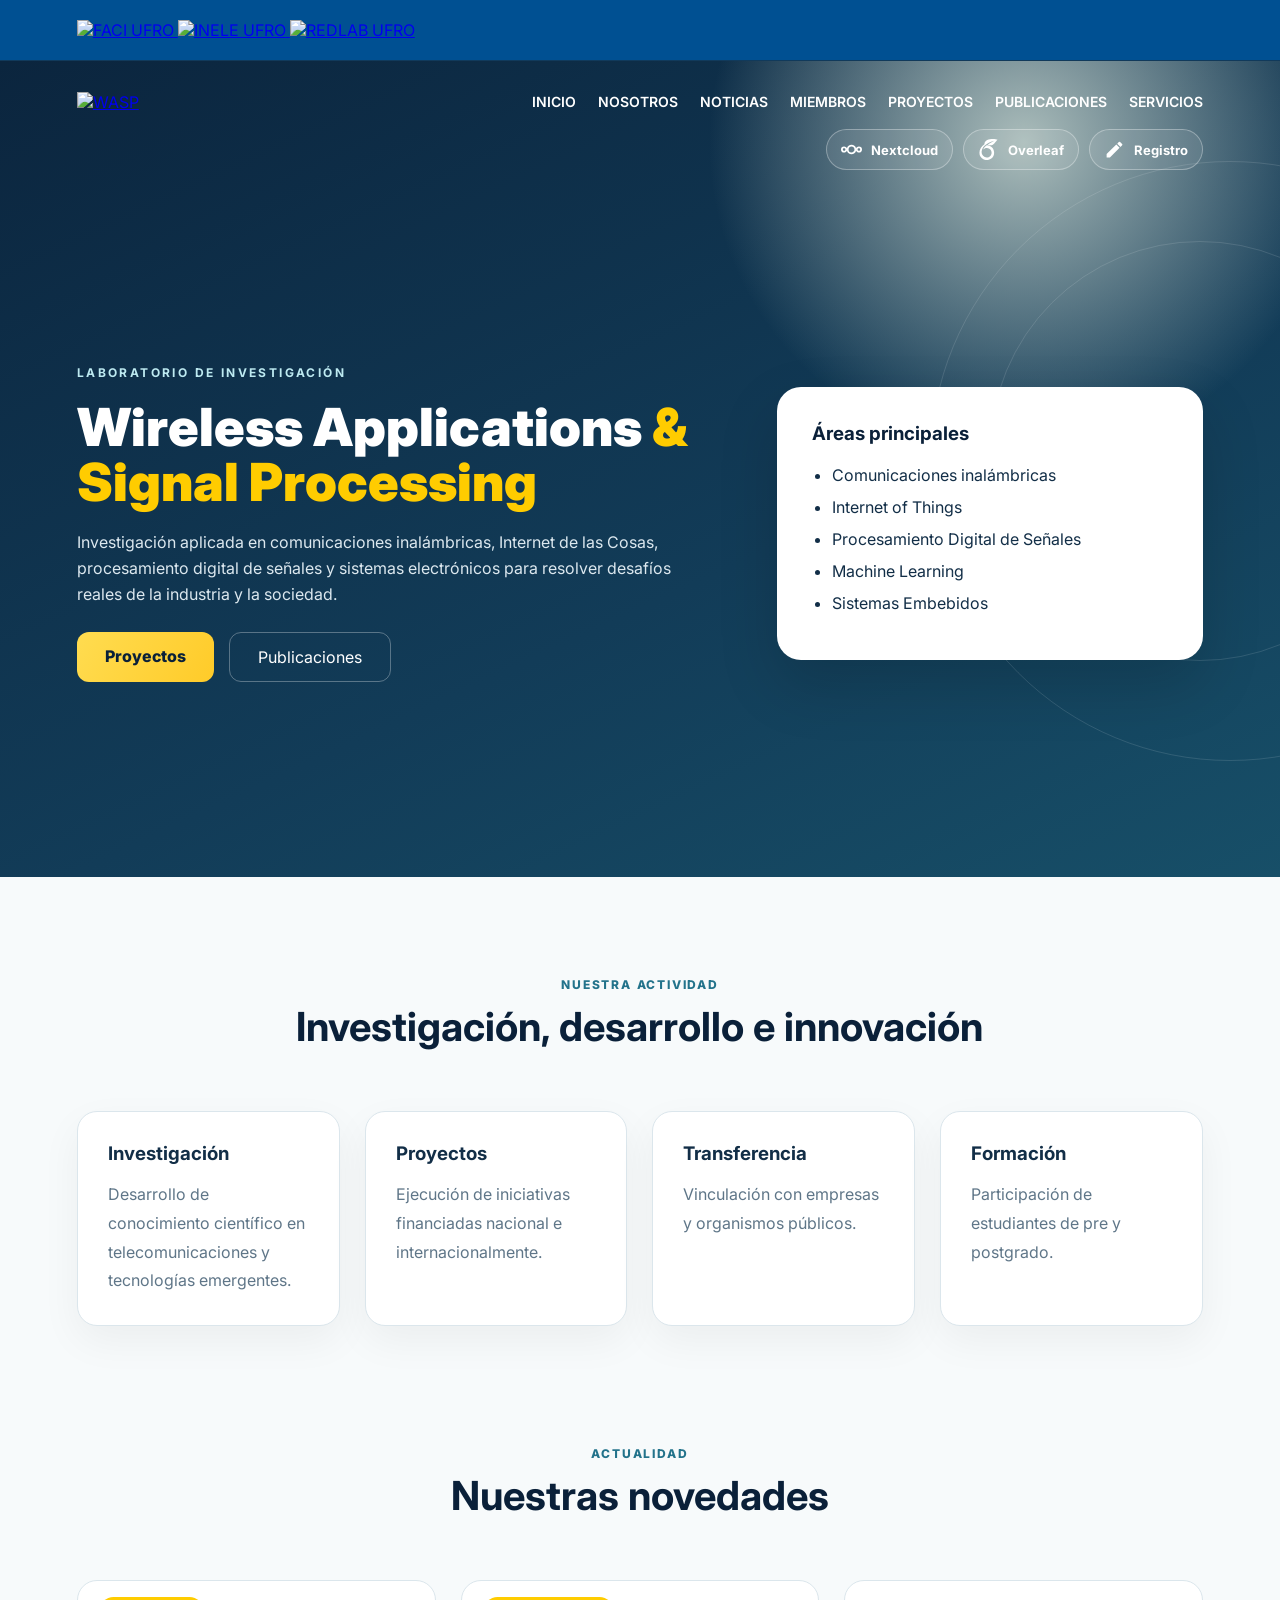
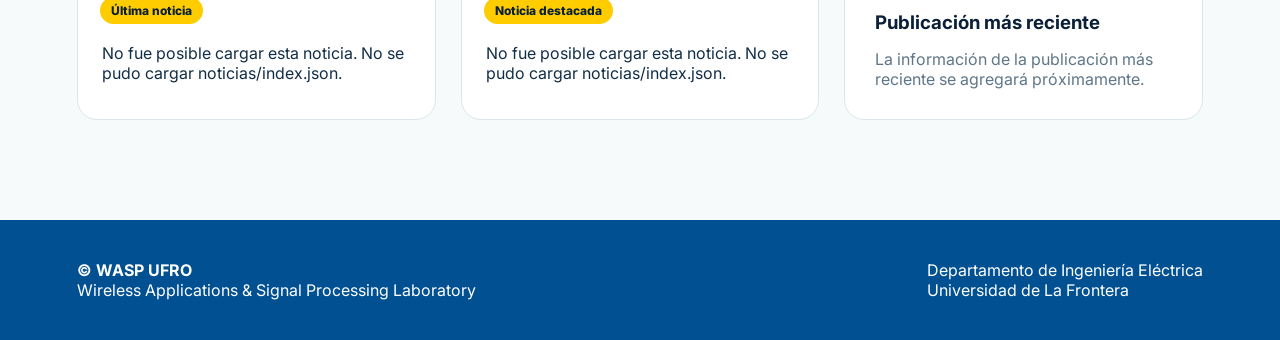
==== index.html @ 363954ba "Add files via upload" ====
<!DOCTYPE html>
<html lang="es-CL">
<head>
    <meta charset="UTF-8">
    <meta name="viewport" content="width=device-width, initial-scale=1.0">

    <title>Inicio | WASP</title>

    <link rel="shortcut icon" type="image/png" href="img/wasp_logo.png">
    <link rel="stylesheet" href="style.css">

    <link rel="preconnect" href="https://fonts.googleapis.com">
    <link rel="preconnect" href="https://fonts.gstatic.com" crossorigin>

    <link href="https://fonts.googleapis.com/css2?family=Inter:wght@300;400;500;600;700;800;900&display=swap" rel="stylesheet">

    <link rel="stylesheet"
          href="https://cdnjs.cloudflare.com/ajax/libs/font-awesome/4.7.0/css/font-awesome.min.css">
</head>

<body>

<header class="topbar">
    <a href="https://fica.ufro.cl">
        <img src="img/Logo-FACI-UFRO.webp" alt="FACI UFRO">
    </a>
    <a href="https://inele.ufro.cl">
        <img src="img/inele.svg" alt="INELE UFRO">
    </a>
    <a href="https://https://redlab.ufro.cl/">
        <img src="img/redlab_logo_white.png" alt="REDLAB UFRO">
    </a>
</header>

<section class="hero home-hero">

    <div class="hero-bg-circle"></div>
    <div class="hero-bg-circle second"></div>

    <nav>

        <a href="inicio.html">
            <img src="img/wasp_logoHorizontal.png" alt="WASP">
        </a>

        <div class="nav-links" id="navLinks">

            <i class="fa fa-times" onclick="hideMenu()"></i>

            <ul>
                <li><a href="inicio.html">INICIO</a></li>
                <li><a href="">NOSOTROS</a></li>
                <li><a href="noticias.html">NOTICIAS</a></li>
                <li><a href="miembros.html">MIEMBROS</a></li>
                <li><a href="">PROYECTOS</a></li>
                <li><a href="">PUBLICACIONES</a></li>
                <li><a href="">SERVICIOS</a></li>
            </ul>

            <div class="mobile-service-links" aria-label="Servicios del laboratorio">
                <a href="https://data.wasp.ufro.cl/cloud/login" target="_blank" rel="noopener noreferrer" aria-label="Acceder a Nextcloud">
                    <svg viewBox="0 0 24 24" aria-hidden="true"><path d="M12.018 6.537c-2.5 0-4.6 1.712-5.241 4.015-.56-1.232-1.793-2.105-3.225-2.105A3.569 3.569 0 0 0 0 12a3.569 3.569 0 0 0 3.552 3.553c1.432 0 2.664-.874 3.224-2.106.641 2.304 2.742 4.016 5.242 4.016 2.487 0 4.576-1.693 5.231-3.977.569 1.21 1.783 2.067 3.198 2.067A3.568 3.568 0 0 0 24 12a3.569 3.569 0 0 0-3.553-3.553c-1.416 0-2.63.858-3.199 2.067-.654-2.284-2.743-3.978-5.23-3.977zm0 2.085c1.878 0 3.378 1.5 3.378 3.378 0 1.878-1.5 3.378-3.378 3.378A3.362 3.362 0 0 1 8.641 12c0-1.878 1.5-3.378 3.377-3.378zm-8.466 1.91c.822 0 1.467.645 1.467 1.468s-.644 1.467-1.467 1.468A1.452 1.452 0 0 1 2.085 12c0-.823.644-1.467 1.467-1.467zm16.895 0c.823 0 1.468.645 1.468 1.468s-.645 1.467-1.468 1.468A1.452 1.452 0 0 1 18.98 12c0-.823.644-1.467 1.467-1.467z"/></svg>
                    <span>Nextcloud</span>
                </a>
                <a href="https://wasp.ufro.cl/overleaf" target="_blank" rel="noopener noreferrer" aria-label="Acceder a Overleaf">
                    <svg viewBox="0 0 24 24" aria-hidden="true"><path d="M22.3515.7484C19.1109-.5101 7.365-.982 7.3452 6.0266c-3.4272 2.194-5.6967 5.768-5.6967 9.598a8.373 8.373 0 0 0 13.1225 6.898 8.373 8.373 0 0 0-1.7668-14.7194c-.6062-.2339-1.9234-.6481-2.9753-.559-1.5007.9544-3.3308 2.9155-4.1949 4.8693 2.5894-3.082 7.5046-2.425 9.1937 1.2287 1.6892 3.6538-.9944 7.8237-5.0198 7.7998a5.4995 5.4995 0 0 1-4.1949-1.9328c-1.485-1.7483-1.8678-3.6444-1.5615-5.4975 1.057-6.4947 8.759-10.1894 14.486-11.6094-1.8677.989-5.2373 2.6134-7.5948 4.3837C18.015 9.1382 19.1308 3.345 22.3515.7484z"/></svg>
                    <span>Overleaf</span>
                </a>
                <a href="https://data.wasp.ufro.cl/registro/" target="_blank" rel="noopener noreferrer" aria-label="Acceder a Registro">
                    <svg viewBox="0 0 24 24" aria-hidden="true"><path d="M3 17.25V21h3.75L17.81 9.94l-3.75-3.75L3 17.25zm17.71-10.04a1 1 0 0 0 0-1.41l-2.34-2.34a1 1 0 0 0-1.41 0l-1.83 1.83 3.75 3.75 1.83-1.83z"/></svg>
                    <span>Registro</span>
                </a>
            </div>

        </div>

        <i class="fa fa-bars" onclick="showMenu()"></i>

    </nav>

    <div class="service-shortcuts" aria-label="Servicios del laboratorio">
        <a class="service-shortcut" href="https://data.wasp.ufro.cl/cloud/login" target="_blank" rel="noopener noreferrer">
            <svg viewBox="0 0 24 24" aria-hidden="true"><path d="M12.018 6.537c-2.5 0-4.6 1.712-5.241 4.015-.56-1.232-1.793-2.105-3.225-2.105A3.569 3.569 0 0 0 0 12a3.569 3.569 0 0 0 3.552 3.553c1.432 0 2.664-.874 3.224-2.106.641 2.304 2.742 4.016 5.242 4.016 2.487 0 4.576-1.693 5.231-3.977.569 1.21 1.783 2.067 3.198 2.067A3.568 3.568 0 0 0 24 12a3.569 3.569 0 0 0-3.553-3.553c-1.416 0-2.63.858-3.199 2.067-.654-2.284-2.743-3.978-5.23-3.977zm0 2.085c1.878 0 3.378 1.5 3.378 3.378 0 1.878-1.5 3.378-3.378 3.378A3.362 3.362 0 0 1 8.641 12c0-1.878 1.5-3.378 3.377-3.378zm-8.466 1.91c.822 0 1.467.645 1.467 1.468s-.644 1.467-1.467 1.468A1.452 1.452 0 0 1 2.085 12c0-.823.644-1.467 1.467-1.467zm16.895 0c.823 0 1.468.645 1.468 1.468s-.645 1.467-1.468 1.468A1.452 1.452 0 0 1 18.98 12c0-.823.644-1.467 1.467-1.467z"/></svg>
            <span>Nextcloud</span>
        </a>
        <a class="service-shortcut" href="https://wasp.ufro.cl/overleaf" target="_blank" rel="noopener noreferrer">
            <svg viewBox="0 0 24 24" aria-hidden="true"><path d="M22.3515.7484C19.1109-.5101 7.365-.982 7.3452 6.0266c-3.4272 2.194-5.6967 5.768-5.6967 9.598a8.373 8.373 0 0 0 13.1225 6.898 8.373 8.373 0 0 0-1.7668-14.7194c-.6062-.2339-1.9234-.6481-2.9753-.559-1.5007.9544-3.3308 2.9155-4.1949 4.8693 2.5894-3.082 7.5046-2.425 9.1937 1.2287 1.6892 3.6538-.9944 7.8237-5.0198 7.7998a5.4995 5.4995 0 0 1-4.1949-1.9328c-1.485-1.7483-1.8678-3.6444-1.5615-5.4975 1.057-6.4947 8.759-10.1894 14.486-11.6094-1.8677.989-5.2373 2.6134-7.5948 4.3837C18.015 9.1382 19.1308 3.345 22.3515.7484z"/></svg>
            <span>Overleaf</span>
        </a>
        <a class="service-shortcut" href="https://data.wasp.ufro.cl/registro/" target="_blank" rel="noopener noreferrer">
            <svg viewBox="0 0 24 24" aria-hidden="true"><path d="M3 17.25V21h3.75L17.81 9.94l-3.75-3.75L3 17.25zm17.71-10.04a1 1 0 0 0 0-1.41l-2.34-2.34a1 1 0 0 0-1.41 0l-1.83 1.83 3.75 3.75 1.83-1.83z"/></svg>
            <span>Registro</span>
        </a>
    </div>

    <div class="hero-content">

        <div class="hero-left">

            <p class="eyebrow">
                LABORATORIO DE INVESTIGACIÓN
            </p>

            <h1>
                Wireless Applications
                <span>& Signal Processing</span>
            </h1>

            <p class="hero-description">
                Investigación aplicada en comunicaciones inalámbricas,
                Internet de las Cosas, procesamiento digital de señales y sistemas electrónicos para
                resolver desafíos reales de la industria y la sociedad.
            </p>

            <div class="hero-buttons">
                <a href="" class="btn-primary">Proyectos</a>
                <a href="" class="btn-secondary">Publicaciones</a>
            </div>

        </div>

        <div class="hero-right">

            <div class="hero-card">

                <h3>Áreas principales</h3>

                <ul>
                    <li>Comunicaciones inalámbricas</li>
                    <li>Internet of Things</li>
                    <li>Procesamiento Digital de Señales</li>
                    <li>Machine Learning</li>
                    <li>Sistemas Embebidos</li>
                </ul>

            </div>

        </div>

    </div>

</section>


<section class="features">

    <div class="section-title">
        <p>NUESTRA ACTIVIDAD</p>
        <h2>Investigación, desarrollo e innovación</h2>
    </div>

    <div class="cards">

        <div class="card">
            <h3>Investigación</h3>
            <p>
                Desarrollo de conocimiento científico en telecomunicaciones
                y tecnologías emergentes.
            </p>
        </div>

        <div class="card">
            <h3>Proyectos</h3>
            <p>
                Ejecución de iniciativas financiadas nacional e
                internacionalmente.
            </p>
        </div>

        <div class="card">
            <h3>Transferencia</h3>
            <p>
                Vinculación con empresas y organismos públicos.
            </p>
        </div>

        <div class="card">
            <h3>Formación</h3>
            <p>
                Participación de estudiantes de pre y postgrado.
            </p>
        </div>

    </div>

</section>


<section class="news">

    <div class="section-title">
        <p>ACTUALIDAD</p>
        <h2>Nuestras novedades</h2>
    </div>

    <div class="news-grid">

        <article class="news-card news-card--dynamic" id="latestNewsCard">
            <div class="news-card-visual" id="latestNewsVisual">
                <span class="news-badge">Última noticia</span>
            </div>
            <div class="news-card-content" id="latestNewsContent">
                <p class="news-card-status">Cargando noticias...</p>
            </div>
        </article>

        <article class="news-card news-card--dynamic" id="featuredNewsCard">
            <div class="news-card-visual" id="featuredNewsVisual">
                <span class="news-badge">Noticia destacada</span>
            </div>
            <div class="news-card-content" id="featuredNewsContent">
                <p class="news-card-status">Cargando noticias...</p>
            </div>
        </article>

        <article class="news-card news-card--publication">
            <h3>Publicación más reciente</h3>
            <p>La información de la publicación más reciente se agregará próximamente.</p>
        </article>

    </div>

</section>


<footer class="footer">

    <div>
        <strong>© WASP UFRO</strong><br>
        Wireless Applications & Signal Processing Laboratory
    </div>

    <div>
        Departamento de Ingeniería Eléctrica<br>
        Universidad de La Frontera
    </div>

</footer>


<script>

    var navLinks = document.getElementById("navLinks");

    function showMenu(){
        navLinks.style.right = "0";
    }

    function hideMenu(){
        navLinks.style.right = "-280px";
    }

</script>

<script>
    const homeNewsStatus = "No fue posible cargar esta noticia.";

    function parseHomeNews(markdown, filename) {
        const lines = markdown.split(/\r?\n/);
        if (lines[0] !== "---") {
            throw new Error(filename + " no tiene encabezado YAML.");
        }

        const endOfMetadata = lines.indexOf("---", 1);
        if (endOfMetadata === -1) {
            throw new Error(filename + " tiene un encabezado incompleto.");
        }

        const metadata = {};
        for (const line of lines.slice(1, endOfMetadata)) {
            const match = line.match(/^([a-z]+):\s*(.*)$/i);
            if (match) {
                metadata[match[1]] = match[2].replace(/^["']|["']$/g, "").trim();
            }
        }

        const parsedDate = new Date(metadata.fecha + "T12:00:00Z");
        if (!metadata.titulo ||
            !/^\d{4}-\d{2}-\d{2}$/.test(metadata.fecha || "") ||
            Number.isNaN(parsedDate.getTime()) ||
            parsedDate.toISOString().slice(0, 10) !== metadata.fecha) {
            throw new Error(filename + " debe incluir titulo y fecha válida (AAAA-MM-DD).");
        }

        return {
            filename: filename,
            title: metadata.titulo,
            date: metadata.fecha,
            image: metadata.imagen || "",
            featured: /^true$/i.test(metadata.destacada || "")
        };
    }

    function getHomeNewsImageUrl(imagePath) {
        const normalizedPath = imagePath.replace(/\\/g, "/");
        if (!normalizedPath ||
            normalizedPath.startsWith("/") ||
            /^[a-z][a-z\d+.-]*:/i.test(normalizedPath) ||
            normalizedPath.split("/").includes("..") ||
            /[?#]/.test(normalizedPath) ||
            !/\.(png|jpe?g|webp|gif|svg)$/i.test(normalizedPath)) {
            return "";
        }
        return "noticias/" + normalizedPath.split("/").map(encodeURIComponent).join("/");
    }

    function renderHomeNews(item, visualId, contentId, label) {
        const visual = document.getElementById(visualId);
        const content = document.getElementById(contentId);
        visual.replaceChildren();
        visual.classList.remove("has-image");

        if (item.image) {
            const imageUrl = getHomeNewsImageUrl(item.image);
            if (imageUrl) {
                visual.classList.add("has-image");
                const imageLink = document.createElement("a");
                imageLink.className = "news-card-image-link";
                imageLink.href = "noticias.html?noticia=" + encodeURIComponent(item.filename);

                const image = document.createElement("img");
                image.className = "news-card-image";
                image.src = imageUrl;
                image.alt = item.title;
                image.loading = "lazy";
                image.addEventListener("error", function () {
                    imageLink.remove();
                }, { once: true });
                imageLink.append(image);
                visual.append(imageLink);
            }
        }

        const badge = document.createElement("span");
        badge.className = "news-badge";
        badge.textContent = label;
        visual.append(badge);

        content.replaceChildren();
        const heading = document.createElement("h3");
        const titleLink = document.createElement("a");
        titleLink.href = "noticias.html?noticia=" + encodeURIComponent(item.filename);
        titleLink.textContent = item.title;
        heading.append(titleLink);

        const date = document.createElement("time");
        date.className = "news-card-date";
        date.dateTime = item.date;
        date.textContent = new Intl.DateTimeFormat("es-CL", {
            day: "numeric",
            month: "long",
            year: "numeric",
            timeZone: "UTC"
        }).format(new Date(item.date + "T12:00:00Z"));

        content.append(heading, date);
    }

    async function loadHomeNews() {
        try {
            const indexResponse = await fetch("noticias/index.json");
            if (!indexResponse.ok) {
                throw new Error("No se pudo cargar noticias/index.json.");
            }
            const filenames = await indexResponse.json();
            if (!Array.isArray(filenames) || filenames.some(function (filename) {
                return typeof filename !== "string" || !/^[\w-]+\.md$/.test(filename);
            })) {
                throw new Error("El índice de noticias no tiene un formato válido.");
            }

            const items = await Promise.all(filenames.map(async function (filename) {
                const response = await fetch("noticias/" + encodeURIComponent(filename));
                if (!response.ok) {
                    throw new Error("No se pudo cargar " + filename + ".");
                }
                return parseHomeNews(await response.text(), filename);
            }));
            items.sort(function (a, b) {
                return b.date.localeCompare(a.date) || b.filename.localeCompare(a.filename);
            });

            if (items.length === 0) {
                throw new Error("Todavía no hay noticias publicadas.");
            }

            const latest = items[0];
            renderHomeNews(latest, "latestNewsVisual", "latestNewsContent", "Última noticia");

            const latestOtherFeatured = items.find(function (item) {
                return item.featured && item.filename !== latest.filename;
            });
            const featuredContent = document.getElementById("featuredNewsContent");
            if (latestOtherFeatured) {
                renderHomeNews(
                    latestOtherFeatured,
                    "featuredNewsVisual",
                    "featuredNewsContent",
                    "Noticia destacada"
                );
            } else {
                featuredContent.replaceChildren();
                const message = document.createElement("p");
                message.className = "news-card-status";
                message.textContent = "Aún no hay otra noticia destacada.";
                featuredContent.append(message);
            }
        } catch (error) {
            document.getElementById("latestNewsContent").textContent =
                homeNewsStatus + " " + error.message;
            document.getElementById("featuredNewsContent").textContent =
                homeNewsStatus + " " + error.message;
        }
    }

    loadHomeNews();
</script>

</body>
</html>
---- style.css ----
:root{

    --night:#0a2039;
    --navy:#113a5b;
    --ink:#122e47;
    --ufro: #005092;

    --muted:#5f7688;

    --gold:#ffcc00;
    --gold-dark:#edb900;

    --surface:#f7fafb;
    --white:#ffffff;

    --line:#dbe6ec;

    --radius:24px;

}

*{
    margin:0;
    padding:0;
    box-sizing:border-box;
    font-family:'Inter',sans-serif;
}

body{
    background:var(--surface);
    color:var(--ink);
}

.topbar{

    background:var(--ufro);

    padding:20px 6%;

    border-bottom:1px solid var(--navy);
}

.topbar img{
    width:180px;
}

.hero{

    min-height:100vh;

    position:relative;

    overflow:hidden;

    background:
    radial-gradient(circle at 80% 10%, #abbdbb 0%, transparent 25%),
    linear-gradient(
        155deg,
        #0b253e,
        #123c58 60%,
        #174f68
    );
}

.home-hero{
    min-height:calc(100vh - 84px);
    min-height:calc(100dvh - 84px);
    display:flex;
    flex-direction:column;
}

.hero-bg-circle{

    position:absolute;

    width:600px;
    height:600px;

    border-radius:50%;

    border:1px solid rgba(255,255,255,.12);

    right:-250px;
    top:100px;
}

.hero-bg-circle.second{

    width:420px;
    height:420px;

    right:-130px;
    top:180px;
}

nav{

    padding:30px 6%;

    display:flex;

    justify-content:space-between;

    align-items:center;
}

nav img{
    width:220px;
}

.nav-links{
    flex:1;
    text-align:right;
}

.nav-links ul li{

    display:inline-block;

    list-style:none;

    margin-left:18px;
}

.nav-links ul li a{

    color:white;

    text-decoration:none;

    font-weight:600;

    font-size:14px;
}

.nav-links ul li::after{

    content:'';

    display:block;

    width:0;

    height:2px;

    background:var(--gold);

    transition:.3s;
}

.nav-links ul li:hover::after{
    width:100%;
}

.service-shortcuts{
    position:relative;
    z-index:1;
    display:flex;
    justify-content:flex-end;
    gap:10px;
    width:88%;
    margin:-14px auto 0;
}

.service-shortcut{
    display:inline-flex;
    align-items:center;
    gap:9px;
    padding:9px 14px;
    border:1px solid rgba(255,255,255,.32);
    border-radius:999px;
    background:rgba(255,255,255,.08);
    color:white;
    font-size:13px;
    font-weight:700;
    text-decoration:none;
    transition:background .2s ease, transform .2s ease;
}

.service-shortcut:hover{
    transform:translateY(-2px);
    background:rgba(255,255,255,.16);
}

.service-shortcut svg{
    width:21px;
    height:21px;
    fill:currentColor;
}

.mobile-service-links{
    display:none;
}

.hero-content{

    width:88%;

    margin:auto;

    display:grid;

    grid-template-columns:1.2fr .8fr;

    gap:60px;

    align-items:center;

    padding-top:80px;
}

.home-hero > nav{
    flex:none;
}

.home-hero > .service-shortcuts{
    flex:none;
}

.home-hero .hero-content{
    flex:1;
    align-content:center;
    margin:0 auto;
    padding:clamp(24px, 5vh, 48px) 0;
}

.eyebrow{

    color:#bdeaf1;

    font-size:12px;

    letter-spacing:.20em;

    margin-bottom:20px;

    font-weight:700;
}

.hero-left h1{

    color:white;

    font-size:clamp(3rem,6vw,5rem);

    line-height:1.05;

    font-weight:900;

    margin-bottom:25px;
}

.hero-left h1 span{
    color:var(--gold);
}

.home-hero .hero-left h1{
    font-size:clamp(2.5rem, 4.1vw, 3.7rem);
    margin-bottom:18px;
}

.hero-description{

    color:#dce8ef;

    font-size:1.1rem;

    max-width:700px;

    line-height:1.8;
}

.home-hero .hero-description{
    font-size:clamp(1rem, 1.15vw, 1.05rem);
    line-height:1.65;
}

.home-hero .hero-buttons{
    margin-top:24px;
}

.hero-buttons{

    display:flex;

    gap:15px;

    margin-top:35px;
}

.btn-primary{

    background:linear-gradient(
        120deg,
        #ffdc50,
        #ffcb29
    );

    color:var(--night);

    text-decoration:none;

    padding:14px 28px;

    border-radius:12px;

    font-weight:800;
}

.btn-secondary{

    border:1px solid rgba(255,255,255,.3);

    color:white;

    text-decoration:none;

    padding:14px 28px;

    border-radius:12px;
}

.hero-card{

    background:white;

    border-radius:24px;

    padding:35px;

    box-shadow:0 25px 60px rgba(0,0,0,.15);
}

.hero-card h3{

    margin-bottom:20px;

    color:var(--night);
}

.hero-card ul{
    padding-left:20px;
}

.hero-card li{
    margin-bottom:12px;
}

.features,
.news{

    width:88%;

    margin:auto;

    padding:100px 0;
}

.features{
    padding-bottom:60px;
}

.news{
    padding-top:60px;
}

.section-title{

    text-align:center;

    margin-bottom:60px;
}

.section-title p{

    color:#23738b;

    letter-spacing:.15em;

    font-size:12px;

    font-weight:800;
}

.section-title h2{

    margin-top:10px;

    font-size:40px;

    color:var(--night);
}

.cards{

    display:grid;

    grid-template-columns:repeat(4,1fr);

    gap:25px;
}

.card{

    background:white;

    border-radius:20px;

    padding:30px;

    border:1px solid var(--line);

    box-shadow:0 15px 40px rgba(0,0,0,.05);
}

.card h3{
    margin-bottom:15px;
}

.card p{

    color:var(--muted);

    line-height:1.8;
}

.news-grid{

    display:grid;

    grid-template-columns:repeat(3,1fr);

    gap:25px;
}

.news-card{

    background:white;

    border-radius:20px;

    border:1px solid var(--line);

    padding:30px;
}

.news-card h3{

    margin-bottom:15px;

    color:var(--night);
}

.news-card p{
    color:var(--muted);
}

.news-card--dynamic{
    padding:0;
    overflow:hidden;
}

.news-card-visual{
    position:relative;
    min-height:46px;
    padding:16px 22px 0;
}

.news-card-image-link{
    display:block;
    margin:-16px -22px 0;
}

.news-card-image{
    display:block;
    width:100%;
    height:190px;
    object-fit:cover;
}

.news-badge{
    position:relative;
    z-index:1;
    display:inline-block;
    padding:6px 11px;
    border-radius:999px;
    background:var(--gold);
    color:var(--night);
    font-size:.75rem;
    font-weight:800;
}

.news-card-visual.has-image .news-badge{
    position:absolute;
    top:14px;
    left:14px;
}

.news-card-content{
    padding:16px 24px 24px;
}

.news-card--dynamic h3{
    margin:0 0 12px;
    color:var(--night);
    font-size:1.15rem;
    line-height:1.4;
    overflow-wrap:anywhere;
}

.news-card--dynamic h3 a{
    color:inherit;
    text-decoration:none;
}

.news-card--dynamic h3 a:hover{
    color:var(--ufro);
    text-decoration:underline;
}

.news-card-date,
.news-card-status{
    color:var(--muted);
    font-size:.9rem;
    line-height:1.6;
}

.news-card--publication{
    align-self:stretch;
}

.footer{

    background:var(--ufro);

    color:white;

    padding:40px 6%;

    display:flex;

    justify-content:space-between;

    gap:40px;
}

nav .fa{
    display:none;
}

@media(max-width:900px){

    .hero-content{

        grid-template-columns:1fr;

        text-align:center;
    }

    .cards,
    .news-grid{
        grid-template-columns:1fr;
    }

    .footer{

        flex-direction:column;
    }

    .nav-links{

        position:fixed;

        top:0;

        right:-280px;

        width:280px;

        height:100vh;

        background:var(--gold);

        text-align:left;

        z-index:1000;

        transition:.5s;
        overflow-y:auto;
    }

    .nav-links ul{
        padding:40px;
    }

    .nav-links ul li{
        display:block;
        margin-bottom:20px;
    }

    .nav-links ul li a{
        color:black;
    }

    .service-shortcuts{
        display:none;
    }

    .nav-links .mobile-service-links{
        display:flex;
        flex-direction:column;
        gap:10px;
        padding:0 40px 32px;
    }

    .mobile-service-links a{
        display:flex;
        align-items:center;
        gap:12px;
        padding:10px 12px;
        border:1px solid rgba(10,32,57,.16);
        border-radius:10px;
        color:#0a2039;
        font-size:14px;
        font-weight:700;
        text-decoration:none;
    }

    .mobile-service-links svg{
        width:22px;
        height:22px;
        flex:none;
        fill:currentColor;
    }

    nav .fa{

        display:block;

        color:white;

        font-size:24px;

        cursor:pointer;
    }

    .nav-links .fa{

        color:black;

        margin:20px;
    }

}

/* =========================
   DIRECTORIO
========================= */
.page-title h1{
    color:white;

    font-size:3rem;

    font-weight:900;

    margin-top:12px;
}

.directory-header{

    width:88%;
    margin:auto;

    padding:80px 0 20px;
}

.directory-header span{

    display:block;

    margin-top:20px;

    color:var(--muted);

    font-size:1.1rem;
}

.directory-section{

    width:88%;

    margin:auto;

    padding-bottom:60px;
}

.group-title{

    font-size:28px;

    color:var(--night);

    margin-bottom:25px;

    padding-left:15px;

    border-left:5px solid var(--gold);
}

.directory-list{

    display:flex;

    flex-direction:column;

    gap:20px;
}

.member-card{

    background:white;

    border-radius:20px;

    padding:30px;

    border:1px solid var(--line);

    box-shadow:0 12px 30px rgba(0,0,0,.05);

    transition:.25s;
}

.member-card:hover{

    transform:translateY(-3px);

    box-shadow:0 20px 45px rgba(0,0,0,.08);
}

.member-card h4{

    font-size:1.35rem;

    color:var(--night);

    margin-bottom:8px;
}

.role{

    font-weight:700;

    color:#23738b;

    margin-bottom:18px;
}

.contact-info p{

    color:var(--muted);

    line-height:1.8;
}

.contact-info strong{

    color:var(--ink);
}
.page-title{

    width:88%;

    margin:0 auto;

    padding:25px 0 30px 0;

    text-align:left;
}
.page-title h1{

    color:white;

    font-size:2.75rem;

    font-weight:900;

    margin:0;
}
.page-title p{

    color:#dce8ef;

    font-size:1.1rem;

    max-width:700px;

    line-height:1.8;
}

.news-page{
    width:88%;
    max-width:1100px;
    min-height:40vh;
    margin:0 auto;
    padding:55px 0 75px;
}

.news-page-heading{
    display:flex;
    align-items:center;
    flex-wrap:wrap;
    gap:16px;
    margin-bottom:25px;
}

.news-page-heading h2{
    flex:1 1 100%;
    color:var(--night);
    font-size:2rem;
}

.news-search-label{
    color:var(--muted);
    font-weight:600;
}

.news-search{
    flex:1 1 260px;
    min-width:200px;
    padding:10px 14px;
    border:1px solid var(--line);
    border-radius:8px;
    background:white;
    color:var(--ink);
    font:inherit;
}

.news-filter-row{
    display:flex;
    align-items:center;
    flex-wrap:wrap;
    gap:14px;
    width:100%;
}

.news-filter-label{
    color:var(--muted);
    font-weight:600;
}

.news-filter{
    padding:10px 14px;
    border:1px solid var(--line);
    border-radius:8px;
    background:white;
    color:var(--ink);
    font:inherit;
}

.featured-filter{
    display:flex;
    align-items:center;
    gap:8px;
    color:var(--ink);
    cursor:pointer;
}

.news-pagination{
    display:flex;
    align-items:center;
    justify-content:center;
    gap:18px;
    margin-top:30px;
}

.news-pagination button{
    padding:10px 16px;
    border:1px solid var(--line);
    border-radius:8px;
    background:white;
    color:var(--ufro);
    font:inherit;
    font-weight:700;
    cursor:pointer;
}

.news-pagination button:disabled{
    color:var(--muted);
    cursor:not-allowed;
    opacity:.55;
}

.news-pagination span{
    color:var(--muted);
}

.news-status{
    color:var(--muted);
    line-height:1.7;
    margin-bottom:16px;
}

.news-list{
    display:grid;
    grid-template-columns:repeat(2,minmax(0,1fr));
    gap:22px;
}

.news-item{
    display:flex;
    flex-direction:column;
    padding:26px;
    border:1px solid var(--line);
    border-radius:18px;
    background:white;
    box-shadow:0 12px 30px rgba(0,0,0,.05);
}

.news-item--featured{
    border-color:var(--gold-dark);
    box-shadow:0 12px 30px rgba(237,185,0,.12);
}

.news-thumbnail{
    display:block;
    width:calc(100% + 52px);
    max-width:none;
    height:190px;
    margin:-26px -26px 20px;
    border-radius:18px 18px 0 0;
    object-fit:cover;
}

.news-tags{
    display:flex;
    flex-wrap:wrap;
    align-items:center;
    gap:8px;
    margin-bottom:10px;
}

.news-category{
    display:inline-block;
    color:#23738b;
    font-size:.8rem;
    font-weight:800;
    letter-spacing:.08em;
    text-transform:uppercase;
}

.news-featured-tag{
    padding:4px 9px;
    border-radius:999px;
    background:#fff3bf;
    color:#765b00;
    font-size:.75rem;
    font-weight:800;
}

.news-item h3{
    margin-bottom:10px;
    color:var(--night);
    font-size:clamp(1.05rem, 1.5vw, 1.2rem);
    line-height:1.35;
    overflow-wrap:anywhere;
}

.news-item h3 a,
.news-back{
    color:inherit;
    text-decoration:none;
}

.news-item h3 a:hover,
.news-back:hover{
    color:var(--ufro);
    text-decoration:underline;
}

.news-item time,
.article-date{
    color:var(--muted);
    font-size:.9rem;
}

.news-summary{
    margin-top:14px;
    color:var(--muted);
    line-height:1.7;
}

.news-location{
    margin: auto 0 0 auto;
    padding-top:12px;
    color:#9aa8b2;
    font-size:.78rem;
    line-height:1.4;
    text-align:right;
}

.news-article{
    padding:15px 0;
}

.news-back{
    display:inline-block;
    margin-bottom:28px;
    color:var(--ufro);
    font-weight:700;
}

.markdown-content{
    color:var(--ink);
    line-height:1.8;
}

.markdown-content.markdown-source{
    white-space:pre-wrap;
}

.markdown-content h1,
.markdown-content h2,
.markdown-content h3{
    margin:24px 0 12px;
    color:var(--night);
    line-height:1.3;
}

.markdown-content h1{
    margin-top:0;
    font-size:clamp(1.6rem, 3vw, 2rem);
    line-height:1.25;
    overflow-wrap:anywhere;
}

.markdown-content h1.news-article-title{
    margin:0 0 10px;
}

.news-article-summary{
    margin:0 0 8px;
    color:var(--muted);
    font-size:1.05rem;
    line-height:1.65;
}

.news-article-location{
    margin:0 0 14px;
    color:var(--muted);
    font-size:.9rem;
    line-height:1.4;
    overflow-wrap:anywhere;
}

.markdown-content p,
.markdown-content ul,
.markdown-content ol,
.markdown-content blockquote{
    margin:0 0 18px;
}

.markdown-content ul,
.markdown-content ol{
    padding-left:25px;
}

.markdown-content a{
    color:var(--ufro);
}

.markdown-content img{
    max-width:100%;
    height:auto;
    border-radius:12px;
}

.markdown-content img.article-image{
    display:block;
    width:100%;
    max-height:430px;
    margin:0 0 24px;
    object-fit:cover;
}

.markdown-content blockquote{
    padding-left:18px;
    border-left:4px solid var(--gold);
    color:var(--muted);
}

@media(max-width:700px){
    .news-list{
        grid-template-columns:1fr;
    }

    .news-filter-row{
        align-items:flex-start;
        flex-direction:column;
    }

    .news-page-heading h2{
        font-size:1.7rem;
    }

    .markdown-content h1{
        font-size:1.6rem;
    }
}
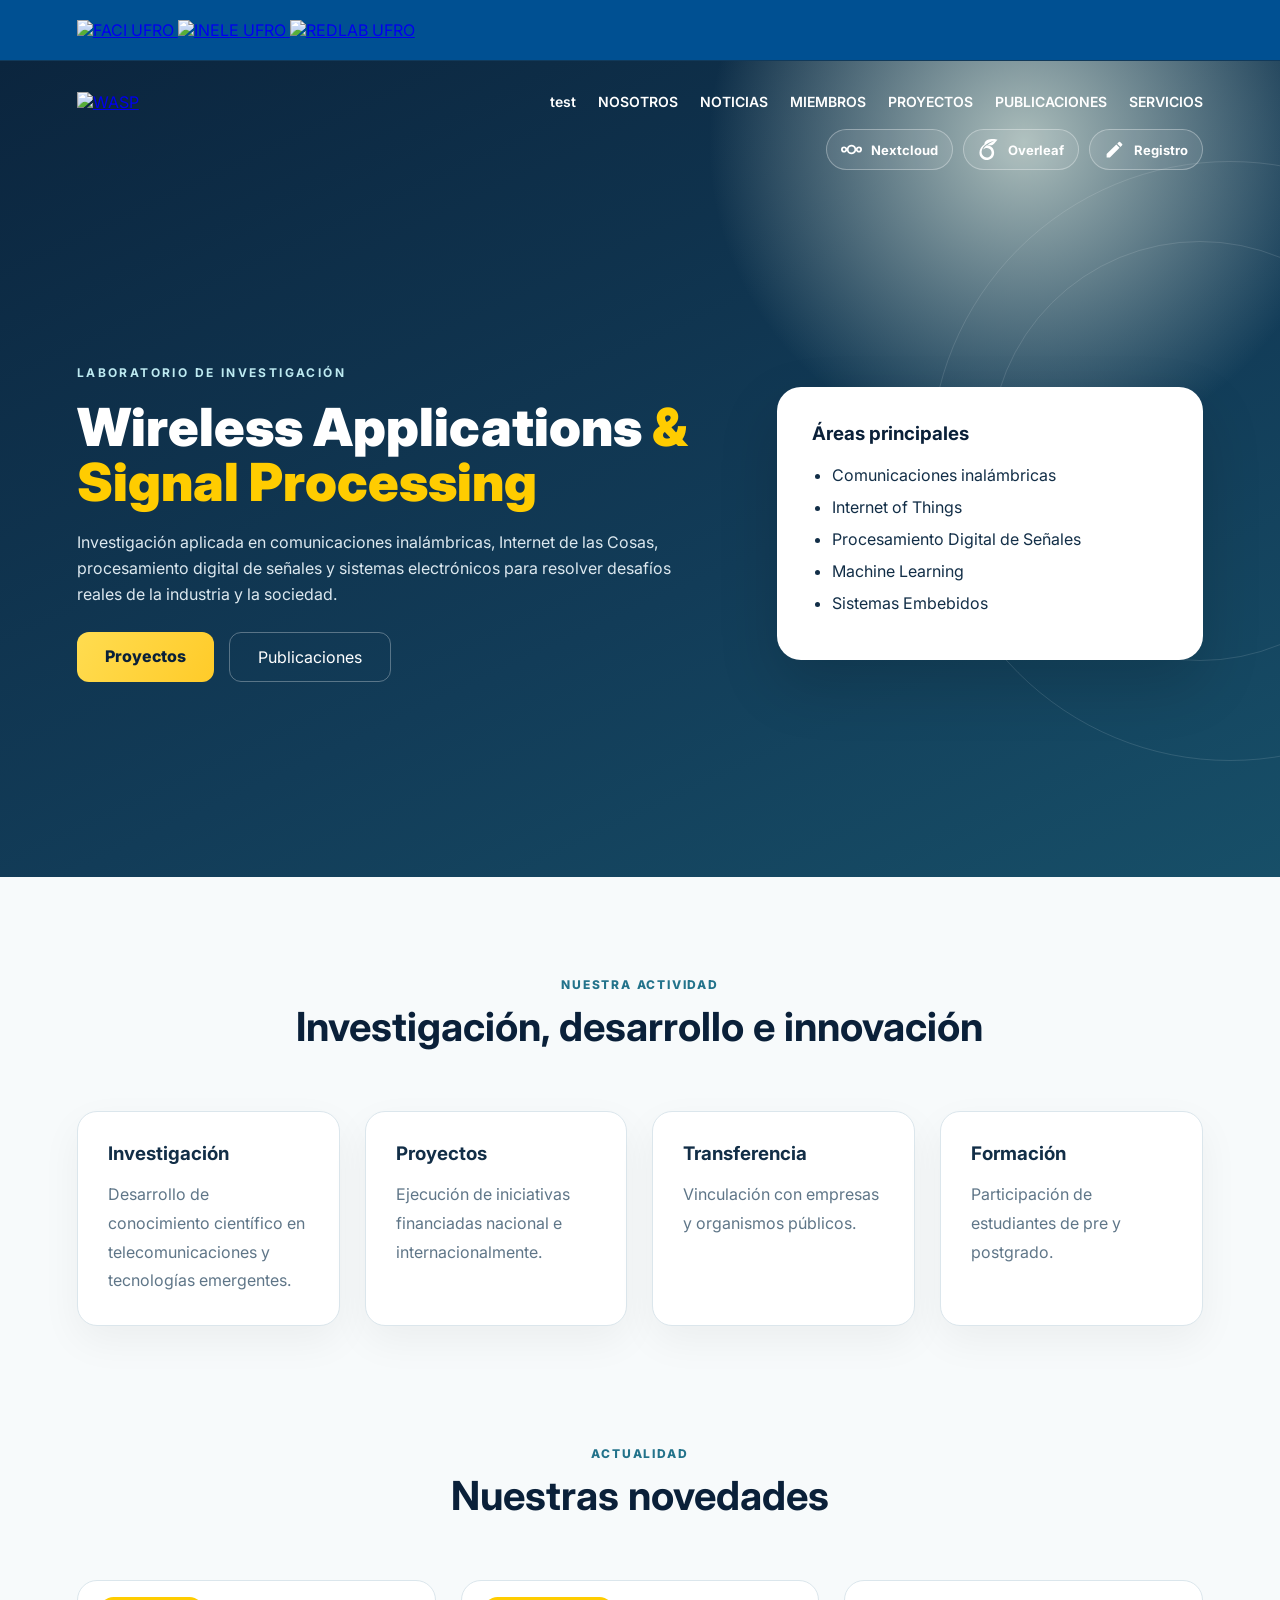
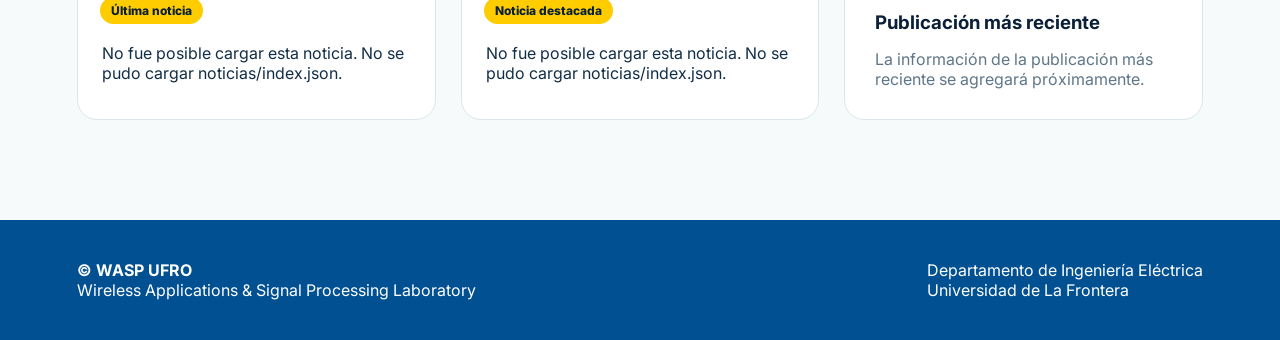
==== commit 44c67ee6: "Update index.html" ====
--- a/index.html
+++ b/index.html
@@ -48,7 +48,7 @@
             <i class="fa fa-times" onclick="hideMenu()"></i>
 
             <ul>
-                <li><a href="inicio.html">INICIO</a></li>
+                <li><a href="inicio.html">test</a></li>
                 <li><a href="">NOSOTROS</a></li>
                 <li><a href="noticias.html">NOTICIAS</a></li>
                 <li><a href="miembros.html">MIEMBROS</a></li>
@@ -417,4 +417,4 @@
 </script>
 
 </body>
-</html>+</html>
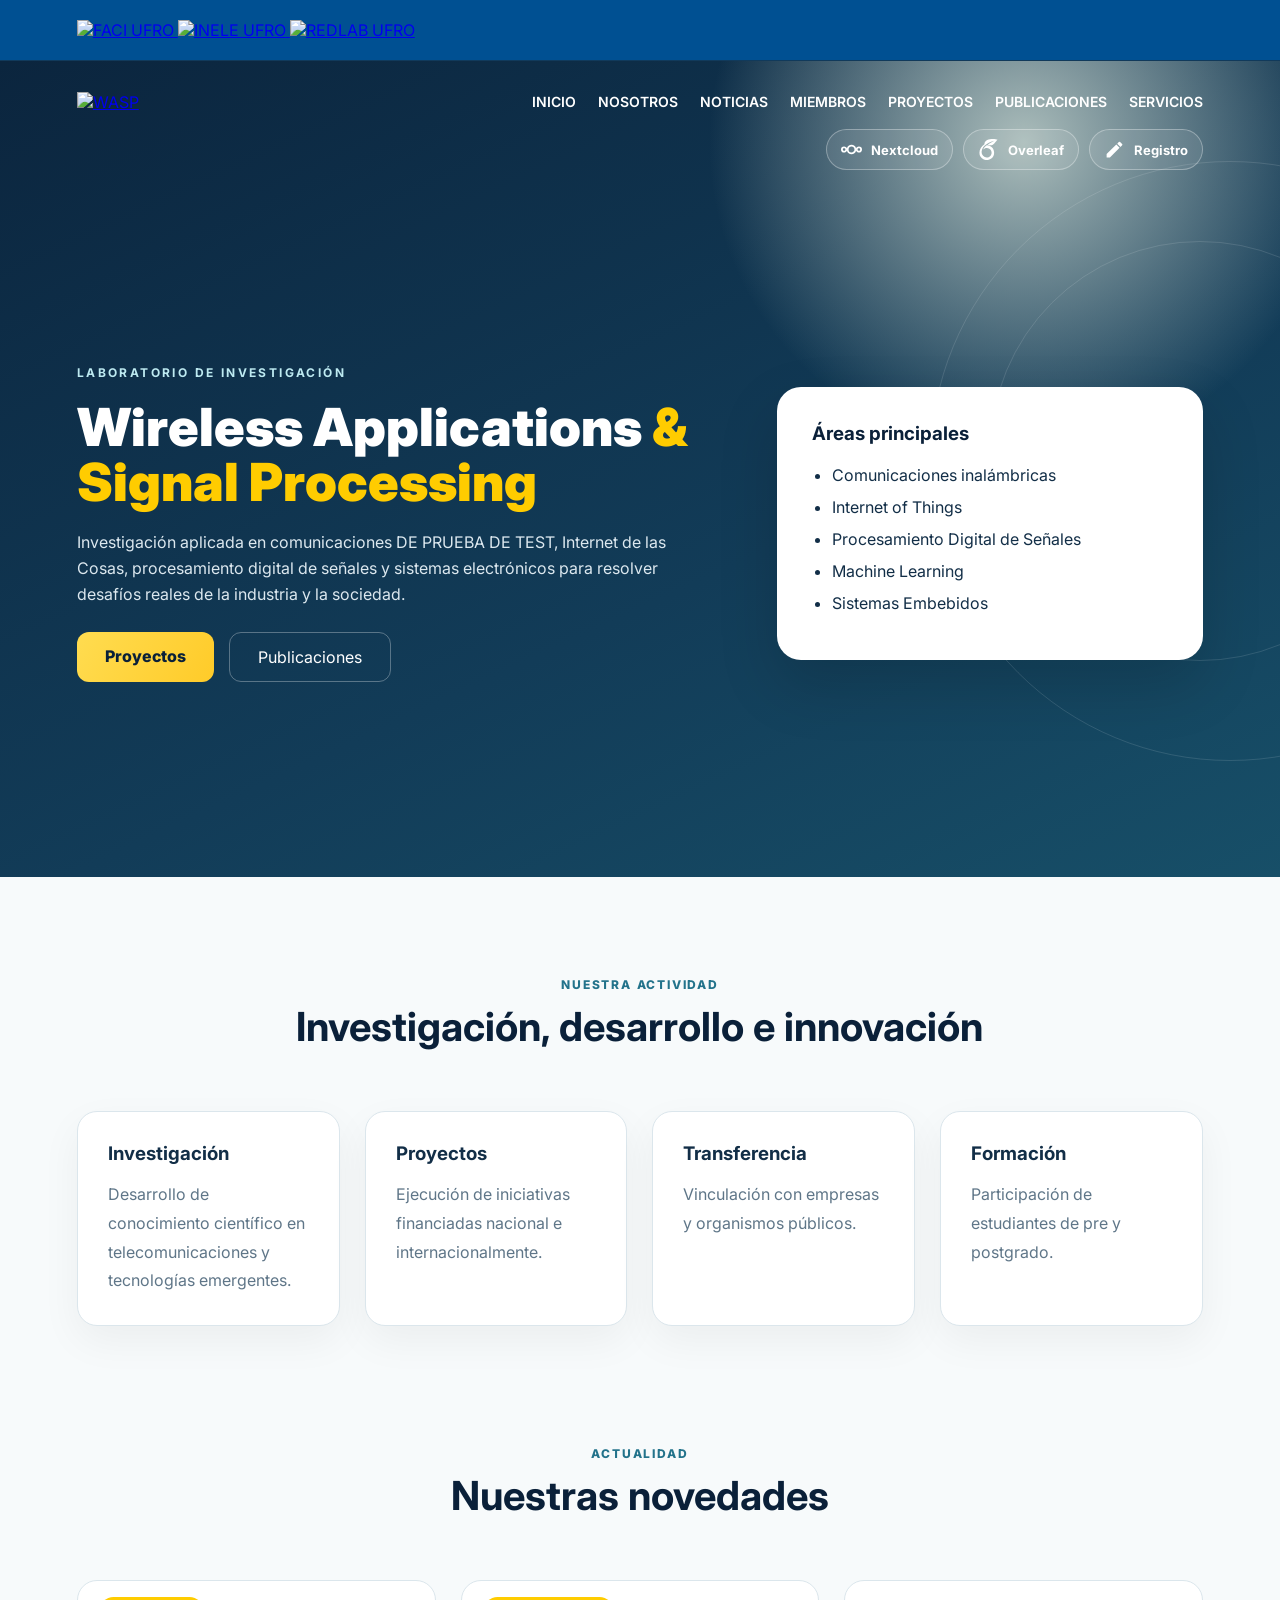
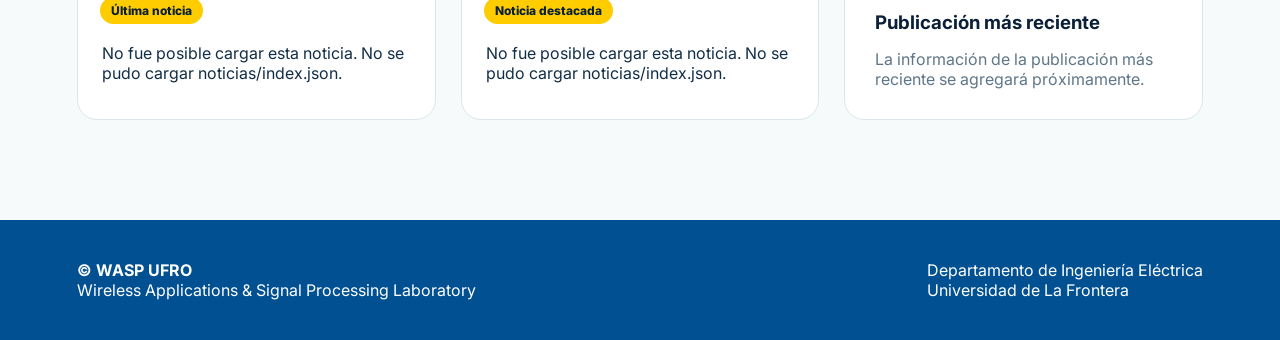
==== commit b08e56da: "Update index.html" ====
--- a/index.html
+++ b/index.html
@@ -48,7 +48,7 @@
             <i class="fa fa-times" onclick="hideMenu()"></i>
 
             <ul>
-                <li><a href="inicio.html">test</a></li>
+                <li><a href="inicio.html">INICIO</a></li>
                 <li><a href="">NOSOTROS</a></li>
                 <li><a href="noticias.html">NOTICIAS</a></li>
                 <li><a href="miembros.html">MIEMBROS</a></li>
@@ -107,7 +107,7 @@
             </h1>
 
             <p class="hero-description">
-                Investigación aplicada en comunicaciones inalámbricas,
+                Investigación aplicada en comunicaciones DE PRUEBA DE TEST,
                 Internet de las Cosas, procesamiento digital de señales y sistemas electrónicos para
                 resolver desafíos reales de la industria y la sociedad.
             </p>
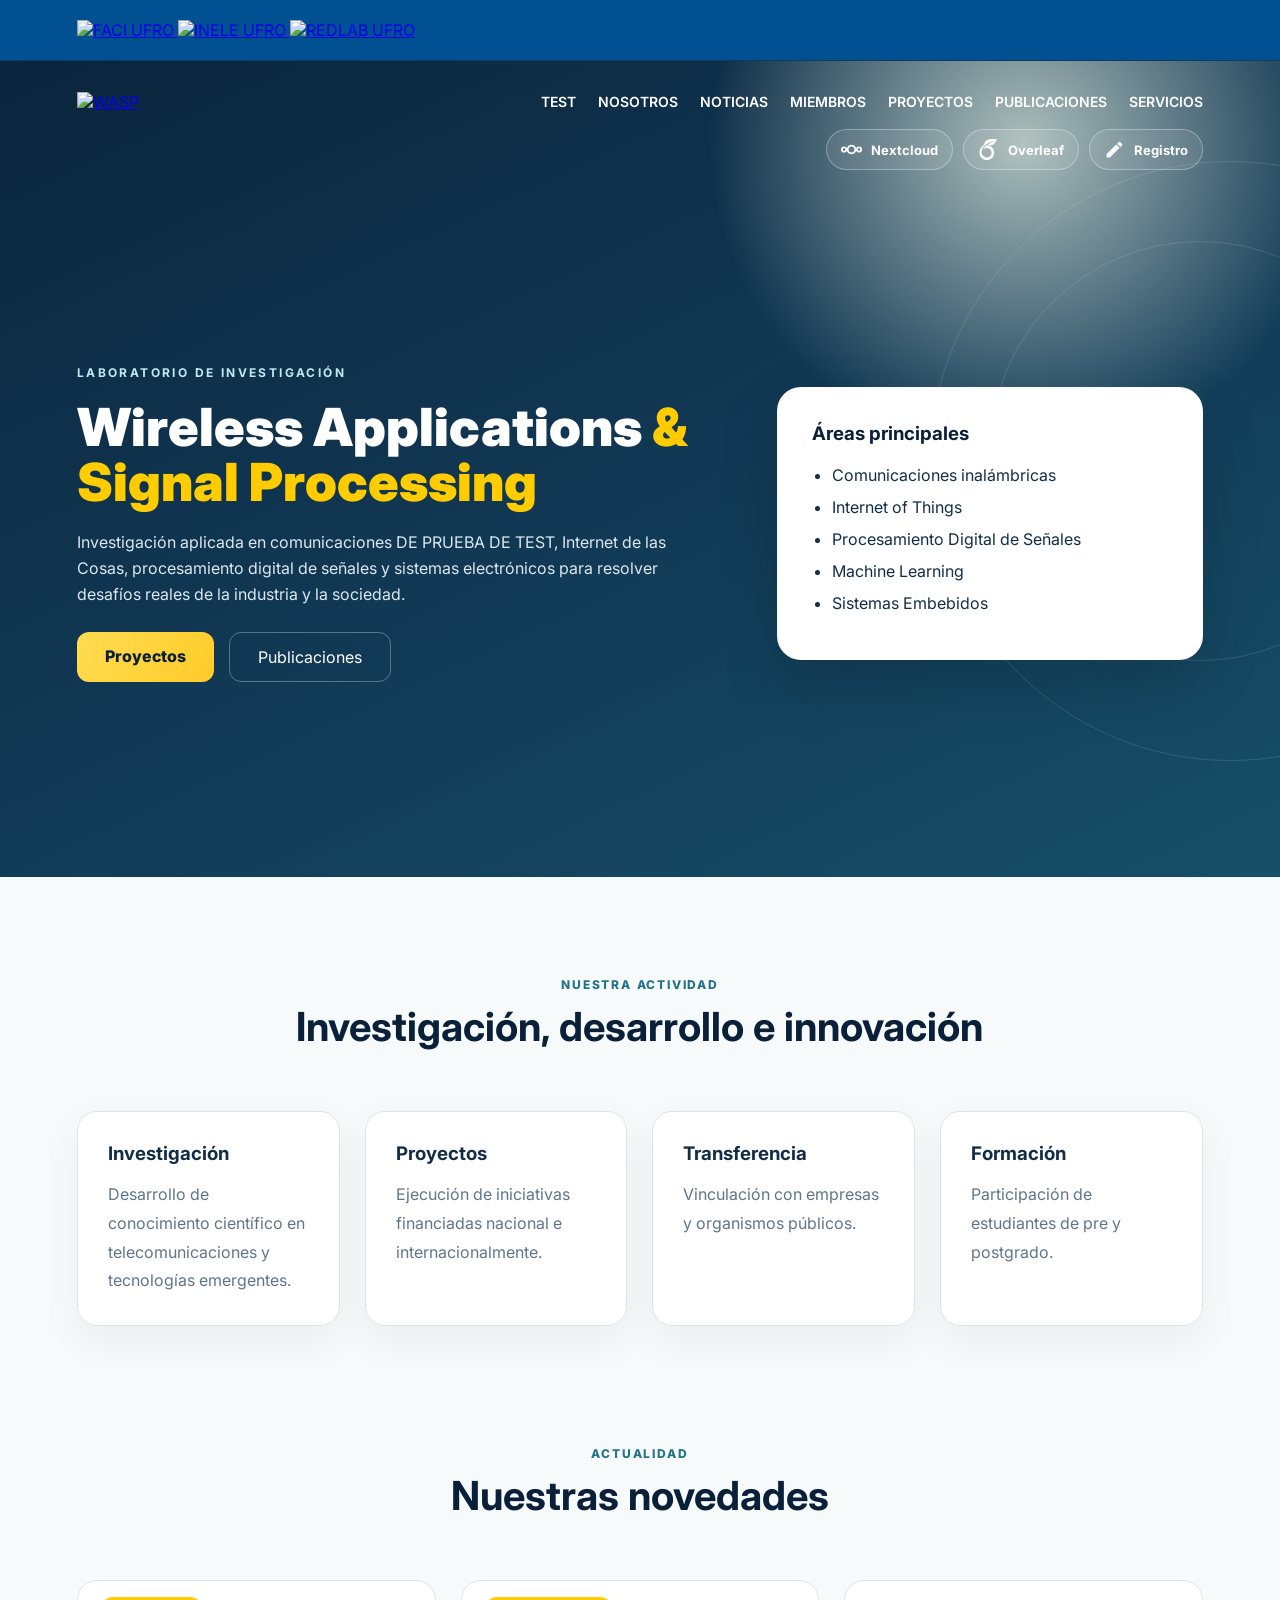
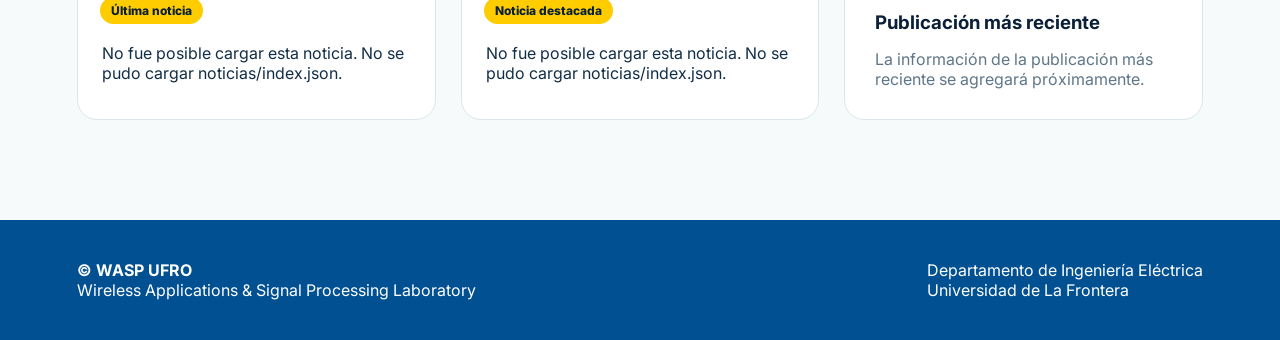
==== commit 108a7e6d: "Update index.html" ====
--- a/index.html
+++ b/index.html
@@ -48,7 +48,7 @@
             <i class="fa fa-times" onclick="hideMenu()"></i>
 
             <ul>
-                <li><a href="inicio.html">INICIO</a></li>
+                <li><a href="inicio.html">TEST</a></li>
                 <li><a href="">NOSOTROS</a></li>
                 <li><a href="noticias.html">NOTICIAS</a></li>
                 <li><a href="miembros.html">MIEMBROS</a></li>
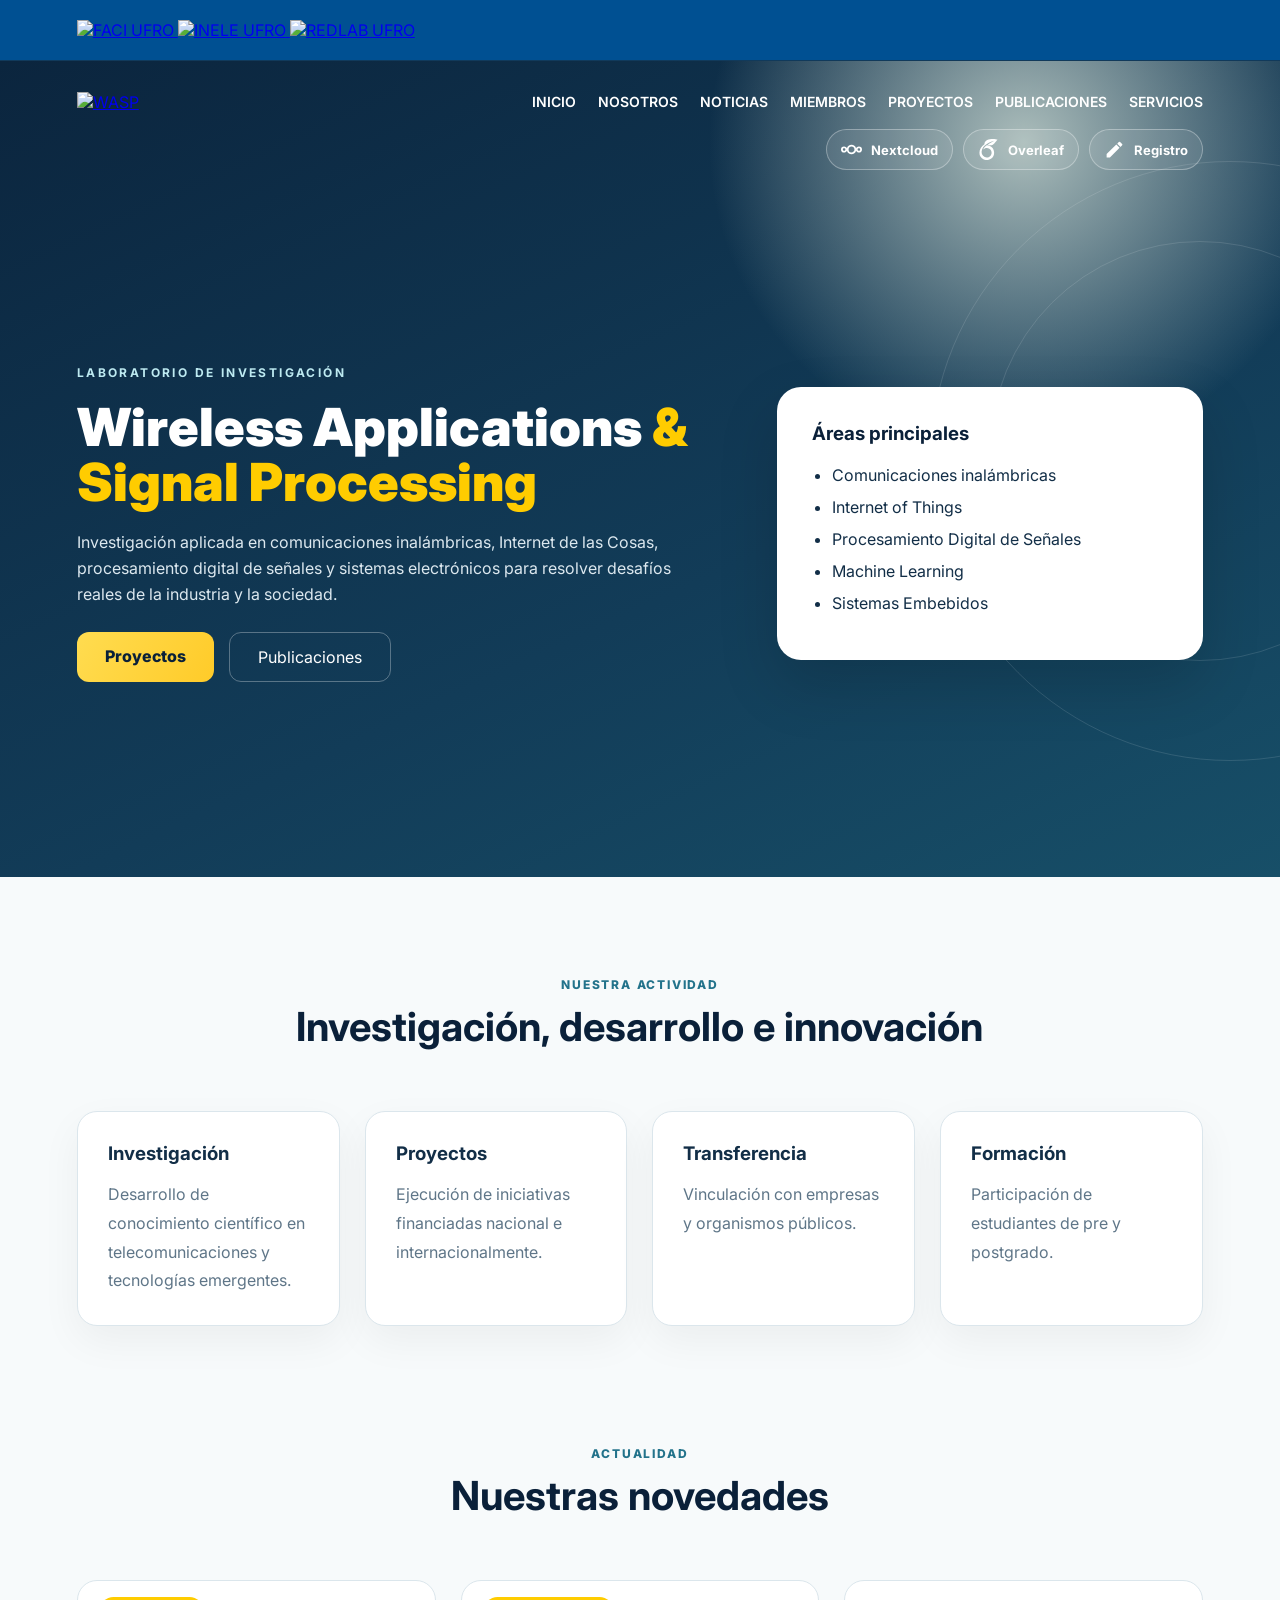
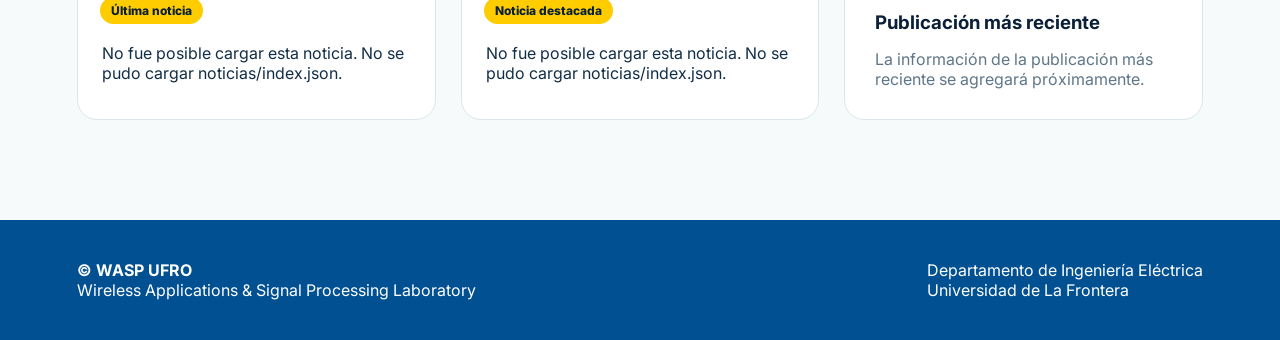
==== commit 280fd04a: "Update index.html" ====
--- a/index.html
+++ b/index.html
@@ -39,7 +39,7 @@
 
     <nav>
 
-        <a href="inicio.html">
+        <a href="index.html">
             <img src="img/wasp_logoHorizontal.png" alt="WASP">
         </a>
 
@@ -48,7 +48,7 @@
             <i class="fa fa-times" onclick="hideMenu()"></i>
 
             <ul>
-                <li><a href="inicio.html">TEST</a></li>
+                <li><a href="index.html">INICIO</a></li>
                 <li><a href="">NOSOTROS</a></li>
                 <li><a href="noticias.html">NOTICIAS</a></li>
                 <li><a href="miembros.html">MIEMBROS</a></li>
@@ -107,7 +107,7 @@
             </h1>
 
             <p class="hero-description">
-                Investigación aplicada en comunicaciones DE PRUEBA DE TEST,
+                Investigación aplicada en comunicaciones inalámbricas,
                 Internet de las Cosas, procesamiento digital de señales y sistemas electrónicos para
                 resolver desafíos reales de la industria y la sociedad.
             </p>
